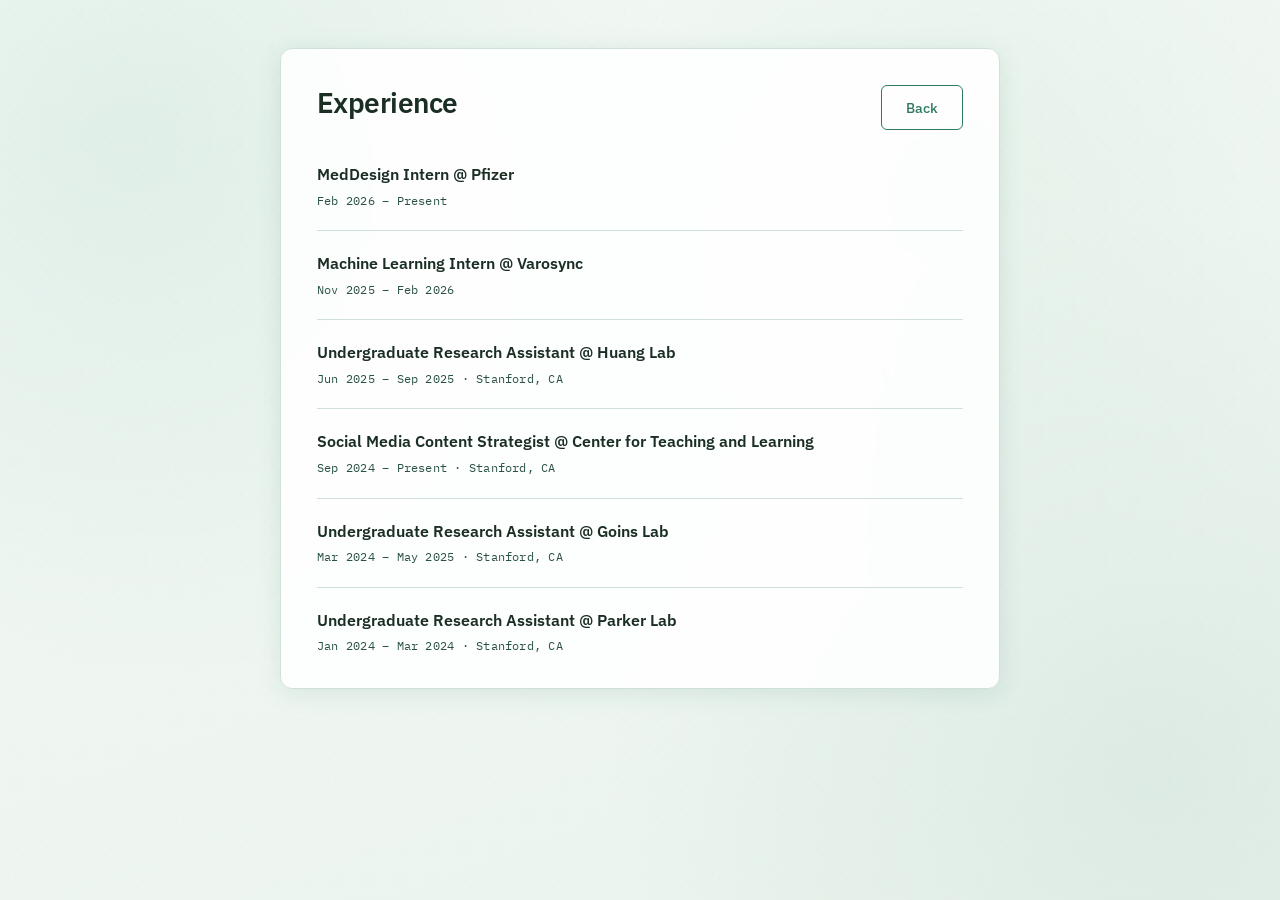
==== experience.html @ e48bbbf2 "Rebuild personal site with projects and experience pages. Replace the old Modak template with a cust" ====
<!DOCTYPE html>
<html lang="en">
<head>
  <meta charset="utf-8">
  <meta name="viewport" content="width=device-width, initial-scale=1">
  <title>Experience — Abigail Lee</title>
  <meta name="description" content="Experience of Abigail Lee">
  <link rel="preconnect" href="https://fonts.googleapis.com">
  <link rel="preconnect" href="https://fonts.gstatic.com" crossorigin>
  <link href="https://fonts.googleapis.com/css2?family=IBM+Plex+Mono:wght@500&family=IBM+Plex+Sans:wght@400;500;600&display=swap" rel="stylesheet">
  <link rel="stylesheet" href="css/main.css">
</head>
<body>
  <main class="page projects-page experience-page">
    <div class="card experience-card">
      <header class="projects-header">
        <h1>Experience</h1>
        <a class="btn btn-outline" href="index.html">Back</a>
      </header>

      <ul class="experience-list">
        <li class="experience-item">
          <h2>MedDesign Intern @ Pfizer</h2>
          <p class="experience-meta">Feb 2026 – Present</p>
        </li>
        <li class="experience-item">
          <h2>Machine Learning Intern @ Varosync</h2>
          <p class="experience-meta">Nov 2025 – Feb 2026</p>
        </li>
        <li class="experience-item">
          <h2>Undergraduate Research Assistant @ Huang Lab</h2>
          <p class="experience-meta">Jun 2025 – Sep 2025 · Stanford, CA</p>
        </li>
        <li class="experience-item">
          <h2>Social Media Content Strategist @ Center for Teaching and Learning</h2>
          <p class="experience-meta">Sep 2024 – Present · Stanford, CA</p>
        </li>
        <li class="experience-item">
          <h2>Undergraduate Research Assistant @ Goins Lab</h2>
          <p class="experience-meta">Mar 2024 – May 2025 · Stanford, CA</p>
        </li>
        <li class="experience-item">
          <h2>Undergraduate Research Assistant @ Parker Lab</h2>
          <p class="experience-meta">Jan 2024 – Mar 2024 · Stanford, CA</p>
        </li>
      </ul>
    </div>
  </main>
</body>
</html>
---- css/main.css ----
*,
*::before,
*::after {
  box-sizing: border-box;
  margin: 0;
  padding: 0;
}

:root {
  --bg: #f4f9f6;
  --bg-warm: #eaf3ed;
  --text: #1a2e24;
  --text-muted: #4d6358;
  --accent: #2d7a5f;
  --accent-hover: #1f5c47;
  --helix: #3d9b73;
  --sheet: #6bb88a;
  --coil: #4a8f7a;
  --backbone: #2a5244;
  --border: #cfe0d6;
  --card: #ffffff;
  --shadow: 0 4px 24px rgba(45, 122, 95, 0.12);
}

html,
body {
  height: 100%;
  overflow: hidden;
}

body {
  font-family: "IBM Plex Sans", -apple-system, BlinkMacSystemFont, "Segoe UI", sans-serif;
  background:
    radial-gradient(circle at 10% 15%, rgba(61, 155, 115, 0.1) 0%, transparent 40%),
    radial-gradient(circle at 90% 85%, rgba(74, 143, 122, 0.09) 0%, transparent 40%),
    radial-gradient(circle at 75% 20%, rgba(107, 184, 138, 0.08) 0%, transparent 35%),
    linear-gradient(160deg, var(--bg) 0%, var(--bg-warm) 100%);
  color: var(--text);
  line-height: 1.6;
  -webkit-font-smoothing: antialiased;
}

/* faint Cα backbone dot lattice */
body::before {
  content: "";
  position: fixed;
  inset: 0;
  background-image: radial-gradient(circle, rgba(45, 122, 95, 0.14) 1.2px, transparent 1.2px);
  background-size: 32px 32px;
  pointer-events: none;
  opacity: 0.45;
}


.page {
  position: relative;
  z-index: 1;
  height: 100vh;
  display: flex;
  align-items: center;
  justify-content: center;
  padding: 2rem;
}

.card {
  display: flex;
  align-items: center;
  gap: 3.5rem;
  max-width: 820px;
  width: 100%;
}

.headshot {
  flex-shrink: 0;
  display: block;
  width: 200px;
  height: 200px;
  border-radius: 12px;
  object-fit: cover;
  object-position: center 22%;
  background: var(--border);
}

.content {
  flex: 1;
  min-width: 0;
}

.eyebrow {
  font-family: "IBM Plex Mono", monospace;
  font-size: 0.72rem;
  font-weight: 500;
  letter-spacing: 0.08em;
  text-transform: uppercase;
  color: var(--helix);
  margin-bottom: 0.5rem;
}

.name-block {
  margin-bottom: 0.75rem;
}

.name-line {
  display: flex;
  align-items: center;
  gap: 0.5rem;
}

.name {
  font-size: 2rem;
  font-weight: 600;
  letter-spacing: -0.02em;
  margin-bottom: 0;
  background: linear-gradient(120deg, var(--text) 30%, var(--helix) 70%, var(--coil) 100%);
  -webkit-background-clip: text;
  -webkit-text-fill-color: transparent;
  background-clip: text;
}

.caffeine {
  width: 56px;
  height: auto;
  flex-shrink: 0;
  display: block;
}

.caffeine-caption {
  font-family: "IBM Plex Mono", monospace;
  font-size: 0.62rem;
  line-height: 1.35;
  color: var(--text-muted);
  margin-top: 0.25rem;
}

.bio {
  font-size: 1rem;
  color: var(--text-muted);
  max-width: 42ch;
  margin-bottom: 1.5rem;
}

.links {
  display: flex;
  gap: 1.25rem;
  margin-bottom: 2rem;
}

.links a {
  color: var(--text-muted);
  text-decoration: none;
  font-size: 0.9rem;
  font-weight: 500;
  transition: color 0.2s;
}

.links a:hover {
  color: var(--accent);
}

.btn {
  display: inline-block;
  padding: 0.65rem 1.5rem;
  background: linear-gradient(135deg, var(--helix) 0%, var(--accent) 100%);
  color: #fff;
  text-decoration: none;
  font-size: 0.9rem;
  font-weight: 500;
  border-radius: 6px;
  transition: opacity 0.2s, transform 0.2s;
  box-shadow: 0 2px 12px rgba(45, 122, 95, 0.28);
}

.btn:hover {
  opacity: 0.92;
  transform: translateY(-1px);
}

.btn-outline {
  background: transparent;
  color: var(--accent);
  border: 1.5px solid var(--accent);
  box-shadow: none;
}

.btn-outline:hover {
  background: var(--accent);
  color: #fff;
  opacity: 1;
}

/* Projects page */
.projects-page .card {
  flex-direction: column;
  align-items: stretch;
  max-width: 640px;
  gap: 2rem;
}

.projects-header {
  display: flex;
  align-items: baseline;
  justify-content: space-between;
  gap: 1rem;
}

.projects-header h1 {
  font-size: 1.75rem;
  font-weight: 600;
  letter-spacing: -0.02em;
  color: var(--text);
}

.project-list {
  list-style: none;
  display: flex;
  flex-direction: column;
  gap: 1rem;
}

.project-item {
  display: block;
  padding: 1.25rem 1.5rem;
  background: rgba(255, 255, 255, 0.88);
  backdrop-filter: blur(4px);
  border: 1px solid var(--border);
  border-left: 4px solid var(--helix);
  border-radius: 8px;
  text-decoration: none;
  color: inherit;
  transition: border-color 0.2s, box-shadow 0.2s, transform 0.2s;
}

.project-item:hover {
  border-left-color: var(--sheet);
  box-shadow: var(--shadow);
  transform: translateX(3px);
}

.project-item h2 {
  font-size: 1.05rem;
  font-weight: 600;
  margin-bottom: 0.25rem;
}

.project-item p {
  font-size: 0.875rem;
  color: var(--text-muted);
}

.project-tags {
  font-family: "IBM Plex Mono", monospace;
  font-size: 0.75rem;
  color: var(--backbone);
  margin-top: 0.5rem;
  letter-spacing: 0.02em;
}

html:has(.projects-page),
body:has(.projects-page) {
  height: auto;
  min-height: 100%;
  overflow: auto;
}

.projects-page {
  min-height: 100vh;
  height: auto;
  align-items: flex-start;
  padding-top: 3rem;
  padding-bottom: 3rem;
}

.projects-page .card {
  max-width: 720px;
}

.experience-card {
  padding: 2rem 2.25rem;
  background: rgba(255, 255, 255, 0.88);
  backdrop-filter: blur(4px);
  border: 1px solid var(--border);
  border-radius: 12px;
  box-shadow: var(--shadow);
}

.experience-list {
  list-style: none;
  display: flex;
  flex-direction: column;
  gap: 1.25rem;
}

.experience-item {
  padding-bottom: 1.25rem;
  border-bottom: 1px solid var(--border);
}

.experience-item:last-child {
  padding-bottom: 0;
  border-bottom: none;
}

.experience-item h2 {
  font-size: 1rem;
  font-weight: 600;
  margin-bottom: 0.25rem;
}

.experience-meta {
  font-family: "IBM Plex Mono", monospace;
  font-size: 0.72rem;
  color: var(--backbone);
  margin-bottom: 0;
  letter-spacing: 0.02em;
}

@media (max-width: 700px) {
  .card {
    flex-direction: column;
    text-align: center;
    gap: 2rem;
  }

  .name-line {
    justify-content: center;
  }

  .bio {
    max-width: none;
  }

  .links {
    justify-content: center;
  }

  .headshot {
    width: 160px;
    height: 160px;
  }

  .projects-header {
    flex-direction: column;
    align-items: center;
    text-align: center;
  }
}
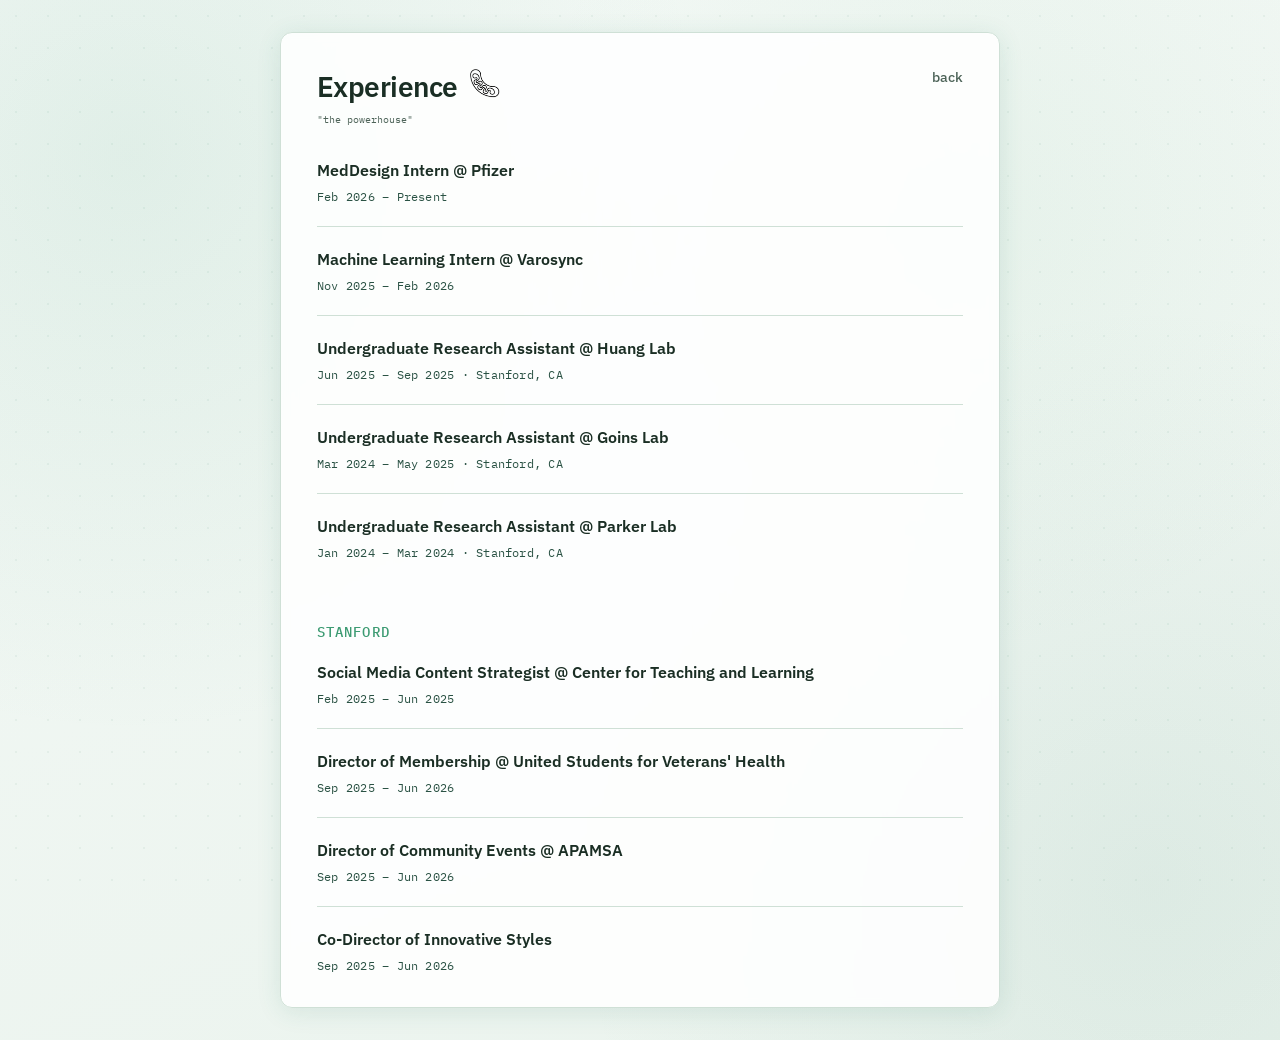
==== commit 7f30834b: "edited experience page, added images, reformatted projects page" ====
--- a/experience.html
+++ b/experience.html
@@ -13,37 +13,63 @@
 <body>
   <main class="page projects-page experience-page">
     <div class="card experience-card">
-      <header class="projects-header">
-        <h1>Experience</h1>
-        <a class="btn btn-outline" href="index.html">Back</a>
+      <header class="projects-header experience-header">
+        <div class="experience-title-block">
+          <div class="experience-title-line">
+            <h1>Experience</h1>
+            <img class="mitochondria" src="images/mitochondria.png?v=2" alt="Mitochondria">
+          </div>
+          <p class="mitochondria-caption">"the powerhouse"</p>
+        </div>
+        <a class="back-link" href="index.html">back</a>
       </header>
 
-      <ul class="experience-list">
-        <li class="experience-item">
-          <h2>MedDesign Intern @ Pfizer</h2>
-          <p class="experience-meta">Feb 2026 – Present</p>
-        </li>
-        <li class="experience-item">
-          <h2>Machine Learning Intern @ Varosync</h2>
-          <p class="experience-meta">Nov 2025 – Feb 2026</p>
-        </li>
-        <li class="experience-item">
-          <h2>Undergraduate Research Assistant @ Huang Lab</h2>
-          <p class="experience-meta">Jun 2025 – Sep 2025 · Stanford, CA</p>
-        </li>
-        <li class="experience-item">
-          <h2>Social Media Content Strategist @ Center for Teaching and Learning</h2>
-          <p class="experience-meta">Sep 2024 – Present · Stanford, CA</p>
-        </li>
-        <li class="experience-item">
-          <h2>Undergraduate Research Assistant @ Goins Lab</h2>
-          <p class="experience-meta">Mar 2024 – May 2025 · Stanford, CA</p>
-        </li>
-        <li class="experience-item">
-          <h2>Undergraduate Research Assistant @ Parker Lab</h2>
-          <p class="experience-meta">Jan 2024 – Mar 2024 · Stanford, CA</p>
-        </li>
-      </ul>
+      <section class="experience-section">
+        <ul class="experience-list">
+          <li class="experience-item">
+            <h2>MedDesign Intern @ Pfizer</h2>
+            <p class="experience-meta">Feb 2026 – Present</p>
+          </li>
+          <li class="experience-item">
+            <h2>Machine Learning Intern @ Varosync</h2>
+            <p class="experience-meta">Nov 2025 – Feb 2026</p>
+          </li>
+          <li class="experience-item">
+            <h2>Undergraduate Research Assistant @ Huang Lab</h2>
+            <p class="experience-meta">Jun 2025 – Sep 2025 · Stanford, CA</p>
+          </li>
+          <li class="experience-item">
+            <h2>Undergraduate Research Assistant @ Goins Lab</h2>
+            <p class="experience-meta">Mar 2024 – May 2025 · Stanford, CA</p>
+          </li>
+          <li class="experience-item">
+            <h2>Undergraduate Research Assistant @ Parker Lab</h2>
+            <p class="experience-meta">Jan 2024 – Mar 2024 · Stanford, CA</p>
+          </li>
+        </ul>
+      </section>
+
+      <section class="experience-section">
+        <h2 class="experience-section-title">Stanford</h2>
+        <ul class="experience-list">
+          <li class="experience-item">
+            <h2>Social Media Content Strategist @ Center for Teaching and Learning</h2>
+            <p class="experience-meta">Feb 2025 – Jun 2025</p>
+          </li>
+          <li class="experience-item">
+            <h2>Director of Membership @ United Students for Veterans' Health</h2>
+            <p class="experience-meta">Sep 2025 – Jun 2026</p>
+          </li>
+          <li class="experience-item">
+            <h2>Director of Community Events @ APAMSA</h2>
+            <p class="experience-meta">Sep 2025 – Jun 2026</p>
+          </li>
+          <li class="experience-item">
+            <h2>Co-Director of Innovative Styles</h2>
+            <p class="experience-meta">Sep 2025 – Jun 2026</p>
+          </li>
+        </ul>
+      </section>
     </div>
   </main>
 </body>
--- a/css/main.css
+++ b/css/main.css
@@ -208,51 +208,17 @@
   font-weight: 600;
   letter-spacing: -0.02em;
   color: var(--text);
-}
-
-.project-list {
-  list-style: none;
-  display: flex;
-  flex-direction: column;
-  gap: 1rem;
-}
-
-.project-item {
+  margin-bottom: 0;
+}
+
+.project-link {
   display: block;
-  padding: 1.25rem 1.5rem;
-  background: rgba(255, 255, 255, 0.88);
-  backdrop-filter: blur(4px);
-  border: 1px solid var(--border);
-  border-left: 4px solid var(--helix);
-  border-radius: 8px;
   text-decoration: none;
   color: inherit;
-  transition: border-color 0.2s, box-shadow 0.2s, transform 0.2s;
-}
-
-.project-item:hover {
-  border-left-color: var(--sheet);
-  box-shadow: var(--shadow);
-  transform: translateX(3px);
-}
-
-.project-item h2 {
-  font-size: 1.05rem;
-  font-weight: 600;
-  margin-bottom: 0.25rem;
-}
-
-.project-item p {
-  font-size: 0.875rem;
-  color: var(--text-muted);
-}
-
-.project-tags {
-  font-family: "IBM Plex Mono", monospace;
-  font-size: 0.75rem;
-  color: var(--backbone);
-  margin-top: 0.5rem;
-  letter-spacing: 0.02em;
+}
+
+.project-link:hover h2 {
+  color: var(--accent);
 }
 
 html:has(.projects-page),
@@ -268,6 +234,13 @@
   align-items: flex-start;
   padding-top: 3rem;
   padding-bottom: 3rem;
+}
+
+.experience-page {
+  align-items: center;
+  justify-content: center;
+  padding-top: 2rem;
+  padding-bottom: 2rem;
 }
 
 .projects-page .card {
@@ -283,6 +256,64 @@
   box-shadow: var(--shadow);
 }
 
+.experience-header {
+  align-items: flex-start;
+}
+
+.back-link {
+  color: var(--text-muted);
+  text-decoration: none;
+  font-size: 0.9rem;
+  font-weight: 500;
+  transition: color 0.2s;
+  flex-shrink: 0;
+}
+
+.back-link:hover {
+  color: var(--accent);
+}
+
+.experience-section + .experience-section {
+  margin-top: 1.75rem;
+}
+
+.experience-section-title {
+  font-size: 0.85rem;
+  font-family: "IBM Plex Mono", monospace;
+  font-weight: 500;
+  letter-spacing: 0.08em;
+  text-transform: uppercase;
+  color: var(--helix);
+  margin-bottom: 1rem;
+}
+
+.experience-title-line {
+  display: flex;
+  align-items: center;
+  gap: 0.25rem;
+}
+
+.experience-title-line h1 {
+  margin-bottom: 0;
+  line-height: 1;
+}
+
+.mitochondria {
+  width: 44px;
+  height: auto;
+  flex-shrink: 0;
+  display: block;
+  transform: translateY(0.06em);
+}
+
+.mitochondria-caption {
+  font-family: "IBM Plex Mono", monospace;
+  font-size: 0.62rem;
+  line-height: 1.35;
+  color: var(--text-muted);
+  margin-top: 0.25rem;
+}
+
 .experience-list {
   list-style: none;
   display: flex;
@@ -303,6 +334,10 @@
 .experience-item h2 {
   font-size: 1rem;
   font-weight: 600;
+  margin-bottom: 0;
+}
+
+.experience-item:has(.experience-meta) h2 {
   margin-bottom: 0.25rem;
 }
 
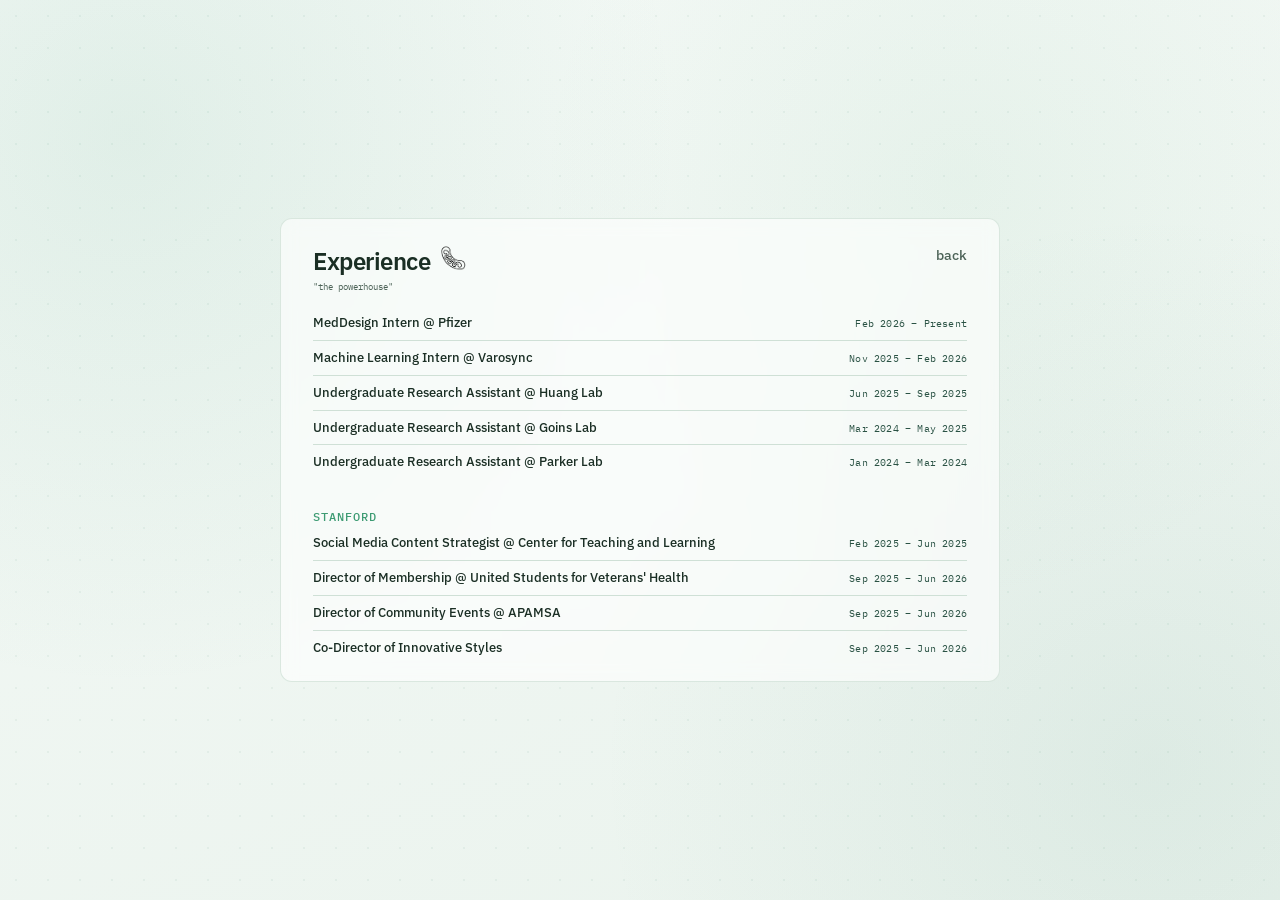
==== commit 9832fca0: "reformatted experience page" ====
--- a/experience.html
+++ b/experience.html
@@ -17,9 +17,9 @@
         <div class="experience-title-block">
           <div class="experience-title-line">
             <h1>Experience</h1>
-            <img class="mitochondria" src="images/mitochondria.png?v=2" alt="Mitochondria">
+            <img class="title-icon" src="images/mitochondria.png?v=2" alt="Mitochondria">
           </div>
-          <p class="mitochondria-caption">"the powerhouse"</p>
+          <p class="title-caption">"the powerhouse"</p>
         </div>
         <a class="back-link" href="index.html">back</a>
       </header>
@@ -36,15 +36,15 @@
           </li>
           <li class="experience-item">
             <h2>Undergraduate Research Assistant @ Huang Lab</h2>
-            <p class="experience-meta">Jun 2025 – Sep 2025 · Stanford, CA</p>
+            <p class="experience-meta">Jun 2025 – Sep 2025</p>
           </li>
           <li class="experience-item">
             <h2>Undergraduate Research Assistant @ Goins Lab</h2>
-            <p class="experience-meta">Mar 2024 – May 2025 · Stanford, CA</p>
+            <p class="experience-meta">Mar 2024 – May 2025</p>
           </li>
           <li class="experience-item">
             <h2>Undergraduate Research Assistant @ Parker Lab</h2>
-            <p class="experience-meta">Jan 2024 – Mar 2024 · Stanford, CA</p>
+            <p class="experience-meta">Jan 2024 – Mar 2024</p>
           </li>
         </ul>
       </section>
--- a/css/main.css
+++ b/css/main.css
@@ -153,8 +153,21 @@
   transition: color 0.2s;
 }
 
+.links a:not([target="_blank"]) {
+  color: var(--helix);
+}
+
+.links a[href="experience.html"] {
+  border-left: 1px solid var(--border);
+  padding-left: 1.25rem;
+}
+
 .links a:hover {
   color: var(--accent);
+}
+
+.links a:not([target="_blank"]):hover {
+  color: var(--sheet);
 }
 
 .btn {
@@ -273,32 +286,20 @@
   color: var(--accent);
 }
 
-.experience-section + .experience-section {
-  margin-top: 1.75rem;
-}
-
-.experience-section-title {
-  font-size: 0.85rem;
-  font-family: "IBM Plex Mono", monospace;
-  font-weight: 500;
-  letter-spacing: 0.08em;
-  text-transform: uppercase;
-  color: var(--helix);
-  margin-bottom: 1rem;
-}
-
-.experience-title-line {
-  display: flex;
-  align-items: center;
-  gap: 0.25rem;
-}
-
-.experience-title-line h1 {
-  margin-bottom: 0;
-  line-height: 1;
-}
-
-.mitochondria {
+.experience-page .card {
+  gap: 1.25rem;
+}
+
+.experience-page .experience-card {
+  padding: 1.5rem 2rem;
+  background: rgba(255, 255, 255, 0.62);
+  backdrop-filter: blur(8px);
+  border: 1px solid rgba(207, 224, 214, 0.75);
+  border-radius: 12px;
+  box-shadow: none;
+}
+
+.title-icon {
   width: 44px;
   height: auto;
   flex-shrink: 0;
@@ -306,7 +307,7 @@
   transform: translateY(0.06em);
 }
 
-.mitochondria-caption {
+.title-caption {
   font-family: "IBM Plex Mono", monospace;
   font-size: 0.62rem;
   line-height: 1.35;
@@ -314,11 +315,62 @@
   margin-top: 0.25rem;
 }
 
+.experience-page .experience-title-line h1 {
+  font-size: 1.5rem;
+}
+
+.experience-page .title-icon {
+  width: 36px;
+}
+
+.experience-page .title-caption {
+  font-size: 0.58rem;
+  margin-top: 0.15rem;
+}
+
+.experience-section + .experience-section {
+  margin-top: 1.75rem;
+}
+
+.experience-page .experience-section + .experience-section {
+  margin-top: 1rem;
+}
+
+.experience-section-title {
+  font-size: 0.85rem;
+  font-family: "IBM Plex Mono", monospace;
+  font-weight: 500;
+  letter-spacing: 0.08em;
+  text-transform: uppercase;
+  color: var(--helix);
+  margin-bottom: 1rem;
+}
+
+.experience-page .experience-section-title {
+  font-size: 0.75rem;
+  margin-bottom: 0.5rem;
+}
+
+.experience-title-line {
+  display: flex;
+  align-items: center;
+  gap: 0.25rem;
+}
+
+.experience-title-line h1 {
+  margin-bottom: 0;
+  line-height: 1;
+}
+
 .experience-list {
   list-style: none;
   display: flex;
   flex-direction: column;
   gap: 1.25rem;
+}
+
+.experience-page .experience-list {
+  gap: 0.5rem;
 }
 
 .experience-item {
@@ -326,6 +378,14 @@
   border-bottom: 1px solid var(--border);
 }
 
+.experience-page .experience-item {
+  display: flex;
+  justify-content: space-between;
+  align-items: baseline;
+  gap: 1rem;
+  padding-bottom: 0.5rem;
+}
+
 .experience-item:last-child {
   padding-bottom: 0;
   border-bottom: none;
@@ -337,8 +397,20 @@
   margin-bottom: 0;
 }
 
+.experience-page .experience-item h2 {
+  flex: 1;
+  min-width: 0;
+  font-size: 0.82rem;
+  font-weight: 500;
+  line-height: 1.35;
+}
+
 .experience-item:has(.experience-meta) h2 {
   margin-bottom: 0.25rem;
+}
+
+.experience-page .experience-item:has(.experience-meta) h2 {
+  margin-bottom: 0;
 }
 
 .experience-meta {
@@ -347,6 +419,13 @@
   color: var(--backbone);
   margin-bottom: 0;
   letter-spacing: 0.02em;
+}
+
+.experience-page .experience-meta {
+  flex-shrink: 0;
+  font-size: 0.62rem;
+  text-align: right;
+  white-space: nowrap;
 }
 
 @media (max-width: 700px) {
@@ -378,4 +457,15 @@
     align-items: center;
     text-align: center;
   }
-}
+
+  .experience-page .experience-item {
+    flex-direction: column;
+    align-items: flex-start;
+    gap: 0.15rem;
+  }
+
+  .experience-page .experience-meta {
+    text-align: left;
+    white-space: normal;
+  }
+}
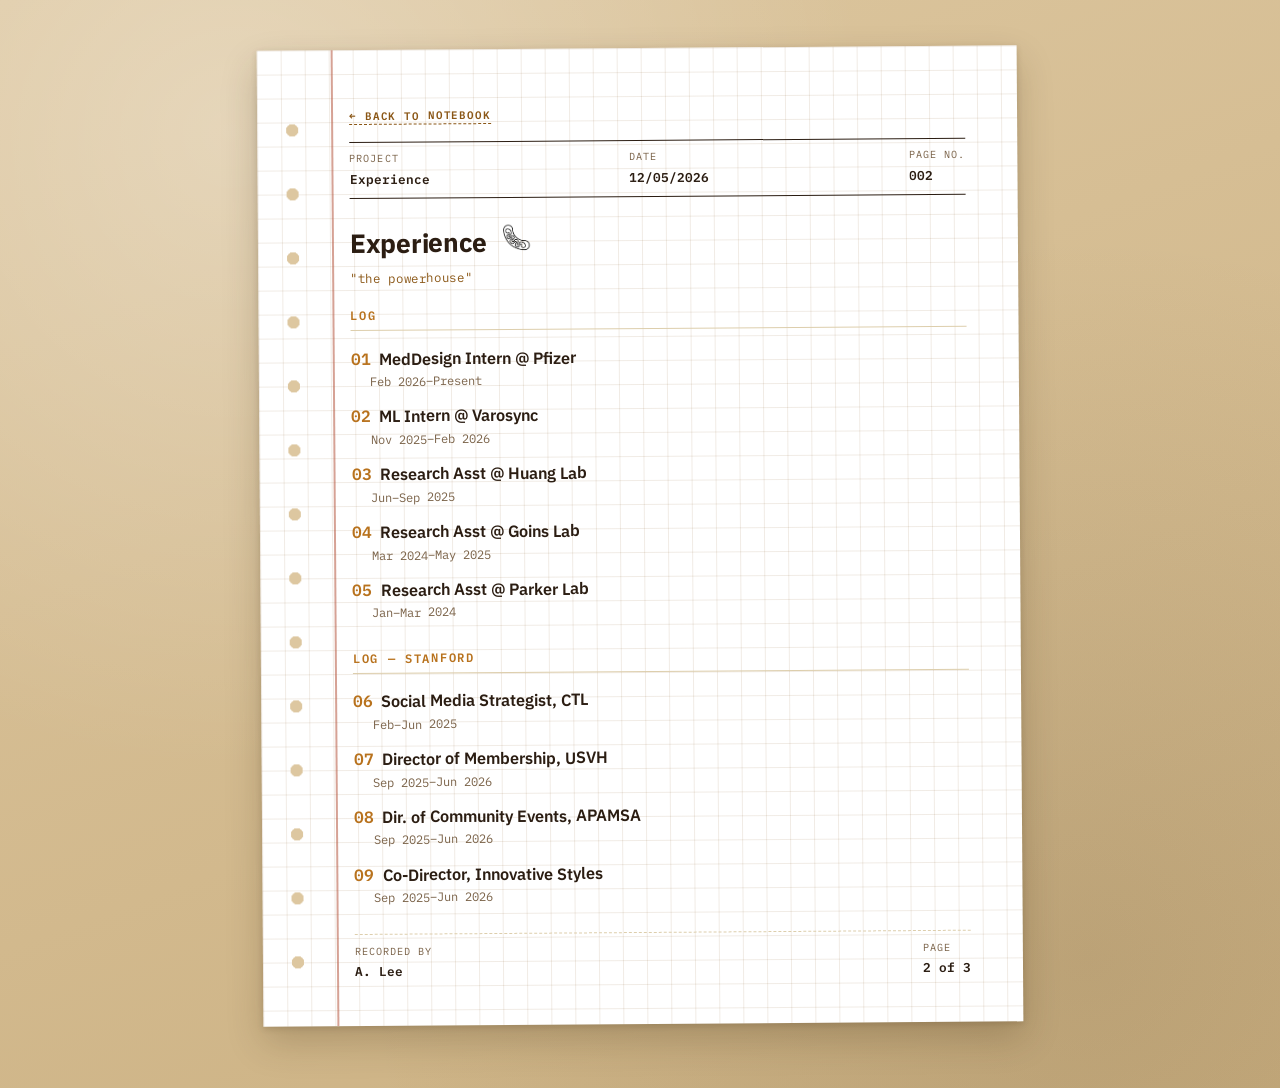
==== commit 115729c3: "Redesign site as a chemistry lab notebook" ====
--- a/experience.html
+++ b/experience.html
@@ -7,70 +7,89 @@
   <meta name="description" content="Experience of Abigail Lee">
   <link rel="preconnect" href="https://fonts.googleapis.com">
   <link rel="preconnect" href="https://fonts.gstatic.com" crossorigin>
-  <link href="https://fonts.googleapis.com/css2?family=IBM+Plex+Mono:wght@500&family=IBM+Plex+Sans:wght@400;500;600&display=swap" rel="stylesheet">
+  <link href="https://fonts.googleapis.com/css2?family=Caveat:wght@600&family=IBM+Plex+Mono:wght@400;500;600&family=IBM+Plex+Sans:wght@400;500;600;700&display=swap" rel="stylesheet">
   <link rel="stylesheet" href="css/main.css">
 </head>
 <body>
-  <main class="page projects-page experience-page">
-    <div class="card experience-card">
-      <header class="projects-header experience-header">
-        <div class="experience-title-block">
-          <div class="experience-title-line">
-            <h1>Experience</h1>
-            <img class="title-icon" src="images/mitochondria.png?v=2" alt="Mitochondria">
-          </div>
-          <p class="title-caption">"the powerhouse"</p>
-        </div>
-        <a class="back-link" href="index.html">back</a>
-      </header>
+  <div class="notebook-wrap">
+    <div class="notebook">
+      <a class="return-tab" href="index.html">&larr; back to notebook</a>
 
-      <section class="experience-section">
-        <ul class="experience-list">
-          <li class="experience-item">
-            <h2>MedDesign Intern @ Pfizer</h2>
-            <p class="experience-meta">Feb 2026 – Present</p>
-          </li>
-          <li class="experience-item">
-            <h2>Machine Learning Intern @ Varosync</h2>
-            <p class="experience-meta">Nov 2025 – Feb 2026</p>
-          </li>
-          <li class="experience-item">
-            <h2>Undergraduate Research Assistant @ Huang Lab</h2>
-            <p class="experience-meta">Jun 2025 – Sep 2025</p>
-          </li>
-          <li class="experience-item">
-            <h2>Undergraduate Research Assistant @ Goins Lab</h2>
-            <p class="experience-meta">Mar 2024 – May 2025</p>
-          </li>
-          <li class="experience-item">
-            <h2>Undergraduate Research Assistant @ Parker Lab</h2>
-            <p class="experience-meta">Jan 2024 – Mar 2024</p>
-          </li>
-        </ul>
-      </section>
+      <div class="notebook-meta">
+        <div><span class="meta-label">Project</span><span class="meta-value">Experience</span></div>
+        <div><span class="meta-label">Date</span><span class="meta-value" id="lab-date">--/--/----</span></div>
+        <div><span class="meta-label">Page No.</span><span class="meta-value">002</span></div>
+      </div>
 
-      <section class="experience-section">
-        <h2 class="experience-section-title">Stanford</h2>
-        <ul class="experience-list">
-          <li class="experience-item">
-            <h2>Social Media Content Strategist @ Center for Teaching and Learning</h2>
-            <p class="experience-meta">Feb 2025 – Jun 2025</p>
-          </li>
-          <li class="experience-item">
-            <h2>Director of Membership @ United Students for Veterans' Health</h2>
-            <p class="experience-meta">Sep 2025 – Jun 2026</p>
-          </li>
-          <li class="experience-item">
-            <h2>Director of Community Events @ APAMSA</h2>
-            <p class="experience-meta">Sep 2025 – Jun 2026</p>
-          </li>
-          <li class="experience-item">
-            <h2>Co-Director of Innovative Styles</h2>
-            <p class="experience-meta">Sep 2025 – Jun 2026</p>
-          </li>
-        </ul>
-      </section>
+      <div class="notebook-title-row">
+        <h1 class="notebook-title notebook-title--sub">Experience</h1>
+        <img class="title-icon" src="images/mitochondria.png?v=2" alt="Mitochondria">
+      </div>
+      <p class="notebook-tagline">"the powerhouse"</p>
+
+      <p class="section-label">Log</p>
+      <ul class="notebook-list">
+        <li class="list-row">
+          <span class="index-num">01</span>
+          <span class="list-name">MedDesign Intern @ Pfizer</span>
+          <span class="list-detail">Feb 2026&ndash;Present</span>
+        </li>
+        <li class="list-row">
+          <span class="index-num">02</span>
+          <span class="list-name">ML Intern @ Varosync</span>
+          <span class="list-detail">Nov 2025&ndash;Feb 2026</span>
+        </li>
+        <li class="list-row">
+          <span class="index-num">03</span>
+          <span class="list-name">Research Asst @ Huang Lab</span>
+          <span class="list-detail">Jun&ndash;Sep 2025</span>
+        </li>
+        <li class="list-row">
+          <span class="index-num">04</span>
+          <span class="list-name">Research Asst @ Goins Lab</span>
+          <span class="list-detail">Mar 2024&ndash;May 2025</span>
+        </li>
+        <li class="list-row">
+          <span class="index-num">05</span>
+          <span class="list-name">Research Asst @ Parker Lab</span>
+          <span class="list-detail">Jan&ndash;Mar 2024</span>
+        </li>
+      </ul>
+
+      <p class="section-label">Log &mdash; Stanford</p>
+      <ul class="notebook-list">
+        <li class="list-row">
+          <span class="index-num">06</span>
+          <span class="list-name">Social Media Strategist, CTL</span>
+          <span class="list-detail">Feb&ndash;Jun 2025</span>
+        </li>
+        <li class="list-row">
+          <span class="index-num">07</span>
+          <span class="list-name">Director of Membership, USVH</span>
+          <span class="list-detail">Sep 2025&ndash;Jun 2026</span>
+        </li>
+        <li class="list-row">
+          <span class="index-num">08</span>
+          <span class="list-name">Dir. of Community Events, APAMSA</span>
+          <span class="list-detail">Sep 2025&ndash;Jun 2026</span>
+        </li>
+        <li class="list-row">
+          <span class="index-num">09</span>
+          <span class="list-name">Co-Director, Innovative Styles</span>
+          <span class="list-detail">Sep 2025&ndash;Jun 2026</span>
+        </li>
+      </ul>
+
+      <div class="notebook-footer">
+        <div><span class="meta-label">Recorded by</span><span class="meta-value">A. Lee</span></div>
+        <div><span class="meta-label">Page</span><span class="meta-value">2 of 3</span></div>
+      </div>
     </div>
-  </main>
+  </div>
+
+  <script>
+    var now = new Date();
+    document.getElementById('lab-date').textContent = now.toLocaleDateString('en-US', { month: '2-digit', day: '2-digit', year: 'numeric' });
+  </script>
 </body>
 </html>
--- a/css/main.css
+++ b/css/main.css
@@ -4,468 +4,390 @@
   box-sizing: border-box;
   margin: 0;
   padding: 0;
+  cursor: url("../images/pencil-cursor.svg") 5 32, url("../images/pencil-cursor.png") 5 32, auto;
 }
 
 :root {
-  --bg: #f4f9f6;
-  --bg-warm: #eaf3ed;
-  --text: #1a2e24;
-  --text-muted: #4d6358;
-  --accent: #2d7a5f;
-  --accent-hover: #1f5c47;
-  --helix: #3d9b73;
-  --sheet: #6bb88a;
-  --coil: #4a8f7a;
-  --backbone: #2a5244;
-  --border: #cfe0d6;
-  --card: #ffffff;
-  --shadow: 0 4px 24px rgba(45, 122, 95, 0.12);
+  --page-bg: #ddc7a0;
+  --page-bg-2: #cbb081;
+  --paper: #ffffff;
+  --grid-line: rgba(139, 94, 42, 0.12);
+  --margin-line: #b5573f;
+  --ink: #2b1d12;
+  --ink-soft: #7a6248;
+  --ink-faint: #c9b592;
+  --rule: #ddceac;
+  --amber: #b8721d;
+  --amber-dark: #8a5615;
+  --shadow: 0 16px 36px rgba(59, 40, 15, 0.22), 0 2px 6px rgba(59, 40, 15, 0.16);
 }
 
 html,
 body {
-  height: 100%;
-  overflow: hidden;
+  min-height: 100%;
 }
 
 body {
   font-family: "IBM Plex Sans", -apple-system, BlinkMacSystemFont, "Segoe UI", sans-serif;
   background:
-    radial-gradient(circle at 10% 15%, rgba(61, 155, 115, 0.1) 0%, transparent 40%),
-    radial-gradient(circle at 90% 85%, rgba(74, 143, 122, 0.09) 0%, transparent 40%),
-    radial-gradient(circle at 75% 20%, rgba(107, 184, 138, 0.08) 0%, transparent 35%),
-    linear-gradient(160deg, var(--bg) 0%, var(--bg-warm) 100%);
-  color: var(--text);
-  line-height: 1.6;
+    radial-gradient(circle at 18% 12%, rgba(255, 255, 255, 0.3) 0%, transparent 45%),
+    radial-gradient(circle at 85% 88%, rgba(59, 40, 15, 0.12) 0%, transparent 50%),
+    linear-gradient(160deg, var(--page-bg) 0%, var(--page-bg-2) 100%);
+  color: var(--ink);
+  line-height: 1.55;
   -webkit-font-smoothing: antialiased;
-}
-
-/* faint Cα backbone dot lattice */
-body::before {
+  min-height: 100vh;
+  padding: 3rem 1rem 4rem;
+  display: flex;
+  justify-content: center;
+}
+
+.mono {
+  font-family: "IBM Plex Mono", ui-monospace, SFMono-Regular, monospace;
+}
+
+/* ----- notebook shell ----- */
+
+.notebook-wrap {
+  width: 100%;
+  max-width: 760px;
+}
+
+.notebook {
+  position: relative;
+  background-color: var(--paper);
+  background-image:
+    linear-gradient(var(--grid-line) 1px, transparent 1px),
+    linear-gradient(90deg, var(--grid-line) 1px, transparent 1px);
+  background-size: 24px 24px;
+  padding: 3.25rem 3.25rem 2.75rem 5.75rem;
+  box-shadow: var(--shadow);
+  transform: rotate(-0.4deg);
+}
+
+.notebook::before {
   content: "";
-  position: fixed;
-  inset: 0;
-  background-image: radial-gradient(circle, rgba(45, 122, 95, 0.14) 1.2px, transparent 1.2px);
-  background-size: 32px 32px;
-  pointer-events: none;
-  opacity: 0.45;
-}
-
-
-.page {
-  position: relative;
-  z-index: 1;
-  height: 100vh;
+  position: absolute;
+  top: 0;
+  bottom: 0;
+  left: 4.6rem;
+  width: 2px;
+  background: var(--margin-line);
+  opacity: 0.55;
+}
+
+.notebook::after {
+  content: "";
+  position: absolute;
+  top: 3rem;
+  bottom: 3rem;
+  left: 1.6rem;
+  width: 18px;
+  background-image: radial-gradient(circle, var(--page-bg) 6px, transparent 6.5px);
+  background-size: 18px 64px;
+  background-repeat: repeat-y;
+}
+
+/* ----- header meta table ----- */
+
+.notebook-meta {
+  display: flex;
+  justify-content: space-between;
+  gap: 0.75rem;
+  border-top: 1.5px solid var(--ink);
+  border-bottom: 1.5px solid var(--ink);
+  padding: 0.5rem 0;
+  margin-bottom: 1.5rem;
+}
+
+.notebook-meta > div,
+.notebook-footer > div {
+  display: flex;
+  flex-direction: column;
+  gap: 0.15rem;
+  min-width: 0;
+}
+
+.meta-label {
+  font-family: "IBM Plex Mono", monospace;
+  font-size: 0.64rem;
+  text-transform: uppercase;
+  letter-spacing: 0.1em;
+  color: var(--ink-soft);
+}
+
+.meta-value {
+  font-family: "IBM Plex Mono", monospace;
+  font-size: 0.8rem;
+  font-weight: 600;
+  color: var(--ink);
+  white-space: nowrap;
+  overflow: hidden;
+  text-overflow: ellipsis;
+}
+
+/* ----- return tab (sub pages) ----- */
+
+.return-tab {
+  display: inline-block;
+  margin-bottom: 1.1rem;
+  color: var(--amber-dark);
+  text-decoration: none;
+  font-family: "IBM Plex Mono", monospace;
+  font-size: 0.68rem;
+  font-weight: 600;
+  text-transform: uppercase;
+  letter-spacing: 0.08em;
+  border-bottom: 1px dashed var(--amber-dark);
+}
+
+.return-tab:hover {
+  color: var(--ink);
+  border-color: var(--ink);
+}
+
+/* ----- title ----- */
+
+.notebook-title-row {
   display: flex;
   align-items: center;
-  justify-content: center;
-  padding: 2rem;
-}
-
-.card {
-  display: flex;
-  align-items: center;
-  gap: 3.5rem;
-  max-width: 820px;
-  width: 100%;
-}
-
-.headshot {
-  flex-shrink: 0;
-  display: block;
-  width: 200px;
-  height: 200px;
-  border-radius: 12px;
-  object-fit: cover;
-  object-position: center 22%;
-  background: var(--border);
-}
-
-.content {
-  flex: 1;
-  min-width: 0;
-}
-
-.eyebrow {
-  font-family: "IBM Plex Mono", monospace;
-  font-size: 0.72rem;
-  font-weight: 500;
-  letter-spacing: 0.08em;
-  text-transform: uppercase;
-  color: var(--helix);
-  margin-bottom: 0.5rem;
-}
-
-.name-block {
-  margin-bottom: 0.75rem;
-}
-
-.name-line {
-  display: flex;
-  align-items: center;
-  gap: 0.5rem;
-}
-
-.name {
-  font-size: 2rem;
-  font-weight: 600;
-  letter-spacing: -0.02em;
-  margin-bottom: 0;
-  background: linear-gradient(120deg, var(--text) 30%, var(--helix) 70%, var(--coil) 100%);
-  -webkit-background-clip: text;
-  -webkit-text-fill-color: transparent;
-  background-clip: text;
-}
-
-.caffeine {
-  width: 56px;
+  gap: 0.55rem;
+}
+
+.title-icon {
+  width: 40px;
   height: auto;
   flex-shrink: 0;
   display: block;
 }
 
-.caffeine-caption {
-  font-family: "IBM Plex Mono", monospace;
-  font-size: 0.62rem;
-  line-height: 1.35;
-  color: var(--text-muted);
-  margin-top: 0.25rem;
-}
-
-.bio {
-  font-size: 1rem;
-  color: var(--text-muted);
-  max-width: 42ch;
-  margin-bottom: 1.5rem;
-}
-
-.links {
-  display: flex;
-  gap: 1.25rem;
-  margin-bottom: 2rem;
-}
-
-.links a {
-  color: var(--text-muted);
-  text-decoration: none;
-  font-size: 0.9rem;
-  font-weight: 500;
-  transition: color 0.2s;
-}
-
-.links a:not([target="_blank"]) {
-  color: var(--helix);
-}
-
-.links a[href="experience.html"] {
-  border-left: 1px solid var(--border);
-  padding-left: 1.25rem;
-}
-
-.links a:hover {
-  color: var(--accent);
-}
-
-.links a:not([target="_blank"]):hover {
-  color: var(--sheet);
-}
-
-.btn {
-  display: inline-block;
-  padding: 0.65rem 1.5rem;
-  background: linear-gradient(135deg, var(--helix) 0%, var(--accent) 100%);
-  color: #fff;
-  text-decoration: none;
-  font-size: 0.9rem;
-  font-weight: 500;
-  border-radius: 6px;
-  transition: opacity 0.2s, transform 0.2s;
-  box-shadow: 0 2px 12px rgba(45, 122, 95, 0.28);
-}
-
-.btn:hover {
-  opacity: 0.92;
-  transform: translateY(-1px);
-}
-
-.btn-outline {
-  background: transparent;
-  color: var(--accent);
-  border: 1.5px solid var(--accent);
-  box-shadow: none;
-}
-
-.btn-outline:hover {
-  background: var(--accent);
-  color: #fff;
-  opacity: 1;
-}
-
-/* Projects page */
-.projects-page .card {
+.notebook-title {
+  font-size: 2.1rem;
+  font-weight: 700;
+  letter-spacing: -0.01em;
+  color: var(--ink);
+}
+
+.notebook-title--sub {
+  font-size: 1.65rem;
+}
+
+.notebook-tagline {
+  font-family: "IBM Plex Mono", monospace;
+  font-size: 0.78rem;
+  color: var(--amber-dark);
+  letter-spacing: 0.05em;
+  margin-top: 0.35rem;
+}
+
+/* ----- margin doodle ----- */
+
+.margin-note {
+  float: right;
+  width: 74px;
+  margin: 0.1rem 0 0.6rem 1rem;
+  text-align: center;
+  transform: rotate(4deg);
+}
+
+.margin-note img {
+  width: 100%;
+  display: block;
+  filter: sepia(0.25) contrast(1.02);
+}
+
+.margin-note span {
+  display: block;
+  font-family: "Caveat", cursive;
+  font-size: 0.95rem;
+  color: var(--ink-soft);
+  margin-top: 0.2rem;
+  line-height: 1.1;
+}
+
+.fact-line {
+  display: flex;
+  align-items: center;
+  gap: 0.4rem;
+  font-family: "Caveat", cursive;
+  font-size: 1.05rem;
+  color: var(--ink-soft);
+  margin-top: 0.5rem;
+}
+
+.fact-line img {
+  width: 34px;
+  height: 34px;
+  object-fit: contain;
+  filter: sepia(0.25) contrast(1.02);
+}
+
+.stamp-photo {
+  float: right;
+  width: 180px;
+  height: 180px;
+  object-fit: cover;
+  object-position: center 22%;
+  margin: 0.1rem 0 0.6rem 1.5rem;
+  box-shadow: 0 6px 16px rgba(0, 0, 0, 0.3);
+}
+
+/* ----- section content ----- */
+
+.section-label {
+  clear: both;
+  font-family: "IBM Plex Mono", monospace;
+  font-size: 0.76rem;
+  font-weight: 600;
+  text-transform: uppercase;
+  letter-spacing: 0.14em;
+  color: var(--amber);
+  border-bottom: 1px solid var(--rule);
+  padding-bottom: 0.35rem;
+  margin: 1.6rem 0 0.9rem;
+}
+
+.notebook-title-row + .notebook-tagline + .section-label,
+.notebook-title-row + .section-label {
+  margin-top: 1.1rem;
+}
+
+.notebook-text {
+  font-size: 0.98rem;
+  color: var(--ink);
+  max-width: 62ch;
+}
+
+/* ----- index / item list ----- */
+
+.notebook-index,
+.notebook-list {
+  list-style: none;
+  display: flex;
   flex-direction: column;
-  align-items: stretch;
-  max-width: 640px;
-  gap: 2rem;
-}
-
-.projects-header {
+  gap: 0.7rem;
+}
+
+.index-item,
+.list-row {
   display: flex;
   align-items: baseline;
-  justify-content: space-between;
-  gap: 1rem;
-}
-
-.projects-header h1 {
-  font-size: 1.75rem;
-  font-weight: 600;
-  letter-spacing: -0.02em;
-  color: var(--text);
-  margin-bottom: 0;
-}
-
-.project-link {
-  display: block;
+  gap: 0.5em;
   text-decoration: none;
   color: inherit;
-}
-
-.project-link:hover h2 {
-  color: var(--accent);
-}
-
-html:has(.projects-page),
-body:has(.projects-page) {
-  height: auto;
-  min-height: 100%;
-  overflow: auto;
-}
-
-.projects-page {
-  min-height: 100vh;
-  height: auto;
-  align-items: flex-start;
-  padding-top: 3rem;
-  padding-bottom: 3rem;
-}
-
-.experience-page {
-  align-items: center;
-  justify-content: center;
-  padding-top: 2rem;
-  padding-bottom: 2rem;
-}
-
-.projects-page .card {
-  max-width: 720px;
-}
-
-.experience-card {
-  padding: 2rem 2.25rem;
-  background: rgba(255, 255, 255, 0.88);
-  backdrop-filter: blur(4px);
-  border: 1px solid var(--border);
-  border-radius: 12px;
-  box-shadow: var(--shadow);
-}
-
-.experience-header {
-  align-items: flex-start;
-}
-
-.back-link {
-  color: var(--text-muted);
-  text-decoration: none;
-  font-size: 0.9rem;
-  font-weight: 500;
-  transition: color 0.2s;
+  font-size: 1.02rem;
+}
+
+.list-row {
+  flex-wrap: wrap;
+  row-gap: 0.15rem;
+}
+
+.index-num {
+  font-family: "IBM Plex Mono", monospace;
+  font-weight: 600;
+  color: var(--amber);
   flex-shrink: 0;
 }
 
-.back-link:hover {
-  color: var(--accent);
-}
-
-.experience-page .card {
-  gap: 1.25rem;
-}
-
-.experience-page .experience-card {
-  padding: 1.5rem 2rem;
-  background: rgba(255, 255, 255, 0.62);
-  backdrop-filter: blur(8px);
-  border: 1px solid rgba(207, 224, 214, 0.75);
-  border-radius: 12px;
-  box-shadow: none;
-}
-
-.title-icon {
-  width: 44px;
-  height: auto;
+.index-name,
+.list-name {
+  font-weight: 600;
+  color: var(--ink);
+  min-width: 0;
+}
+
+.index-leader {
+  flex: 1;
+  min-width: 0.75em;
+  border-bottom: 1px dotted var(--ink-faint);
+  transform: translateY(-0.3em);
+}
+
+.index-arrow {
   flex-shrink: 0;
-  display: block;
-  transform: translateY(0.06em);
-}
-
-.title-caption {
-  font-family: "IBM Plex Mono", monospace;
-  font-size: 0.62rem;
-  line-height: 1.35;
-  color: var(--text-muted);
-  margin-top: 0.25rem;
-}
-
-.experience-page .experience-title-line h1 {
-  font-size: 1.5rem;
-}
-
-.experience-page .title-icon {
-  width: 36px;
-}
-
-.experience-page .title-caption {
-  font-size: 0.58rem;
-  margin-top: 0.15rem;
-}
-
-.experience-section + .experience-section {
-  margin-top: 1.75rem;
-}
-
-.experience-page .experience-section + .experience-section {
-  margin-top: 1rem;
-}
-
-.experience-section-title {
-  font-size: 0.85rem;
-  font-family: "IBM Plex Mono", monospace;
-  font-weight: 500;
-  letter-spacing: 0.08em;
-  text-transform: uppercase;
-  color: var(--helix);
-  margin-bottom: 1rem;
-}
-
-.experience-page .experience-section-title {
-  font-size: 0.75rem;
-  margin-bottom: 0.5rem;
-}
-
-.experience-title-line {
-  display: flex;
-  align-items: center;
-  gap: 0.25rem;
-}
-
-.experience-title-line h1 {
-  margin-bottom: 0;
-  line-height: 1;
-}
-
-.experience-list {
-  list-style: none;
-  display: flex;
-  flex-direction: column;
-  gap: 1.25rem;
-}
-
-.experience-page .experience-list {
-  gap: 0.5rem;
-}
-
-.experience-item {
-  padding-bottom: 1.25rem;
-  border-bottom: 1px solid var(--border);
-}
-
-.experience-page .experience-item {
+  color: var(--amber-dark);
+  font-weight: 700;
+}
+
+a.index-item:hover,
+a.list-row:hover {
+  color: var(--amber-dark);
+}
+
+a.index-item:hover .index-leader {
+  border-color: var(--amber-dark);
+}
+
+.list-detail {
+  flex-basis: 100%;
+  margin-left: 1.6em;
+  font-family: "IBM Plex Mono", monospace;
+  font-size: 0.76rem;
+  color: var(--ink-soft);
+}
+
+/* ----- footer ----- */
+
+.notebook-footer {
+  clear: both;
   display: flex;
   justify-content: space-between;
-  align-items: baseline;
-  gap: 1rem;
-  padding-bottom: 0.5rem;
-}
-
-.experience-item:last-child {
-  padding-bottom: 0;
-  border-bottom: none;
-}
-
-.experience-item h2 {
-  font-size: 1rem;
-  font-weight: 600;
-  margin-bottom: 0;
-}
-
-.experience-page .experience-item h2 {
-  flex: 1;
-  min-width: 0;
-  font-size: 0.82rem;
-  font-weight: 500;
-  line-height: 1.35;
-}
-
-.experience-item:has(.experience-meta) h2 {
-  margin-bottom: 0.25rem;
-}
-
-.experience-page .experience-item:has(.experience-meta) h2 {
-  margin-bottom: 0;
-}
-
-.experience-meta {
-  font-family: "IBM Plex Mono", monospace;
-  font-size: 0.72rem;
-  color: var(--backbone);
-  margin-bottom: 0;
-  letter-spacing: 0.02em;
-}
-
-.experience-page .experience-meta {
-  flex-shrink: 0;
-  font-size: 0.62rem;
-  text-align: right;
-  white-space: nowrap;
-}
-
-@media (max-width: 700px) {
-  .card {
-    flex-direction: column;
-    text-align: center;
-    gap: 2rem;
-  }
-
-  .name-line {
-    justify-content: center;
-  }
-
-  .bio {
-    max-width: none;
-  }
-
-  .links {
-    justify-content: center;
-  }
-
-  .headshot {
-    width: 160px;
-    height: 160px;
-  }
-
-  .projects-header {
-    flex-direction: column;
-    align-items: center;
-    text-align: center;
-  }
-
-  .experience-page .experience-item {
-    flex-direction: column;
-    align-items: flex-start;
-    gap: 0.15rem;
-  }
-
-  .experience-page .experience-meta {
-    text-align: left;
-    white-space: normal;
-  }
-}
+  gap: 0.75rem;
+  border-top: 1px dashed var(--rule);
+  margin-top: 1.6rem;
+  padding-top: 0.6rem;
+}
+
+.notebook-note {
+  clear: both;
+  font-family: "Caveat", cursive;
+  font-size: 1.05rem;
+  color: var(--ink-soft);
+  text-align: center;
+  margin-top: 0.9rem;
+}
+
+@media (max-width: 480px) {
+  body {
+    padding: 2rem 0.5rem 3rem;
+  }
+
+  .notebook {
+    padding: 2.2rem 1.3rem 1.7rem 3.6rem;
+  }
+
+  .notebook::before {
+    left: 2.75rem;
+  }
+
+  .notebook::after {
+    left: 0.85rem;
+  }
+
+  .notebook-title {
+    font-size: 1.5rem;
+  }
+
+  .notebook-title--sub {
+    font-size: 1.3rem;
+  }
+
+  .notebook-text {
+    font-size: 0.88rem;
+  }
+
+  .index-item,
+  .list-row {
+    font-size: 0.88rem;
+  }
+
+  .stamp-photo {
+    width: 68px;
+    height: 68px;
+  }
+
+  .title-icon {
+    width: 30px;
+  }
+}
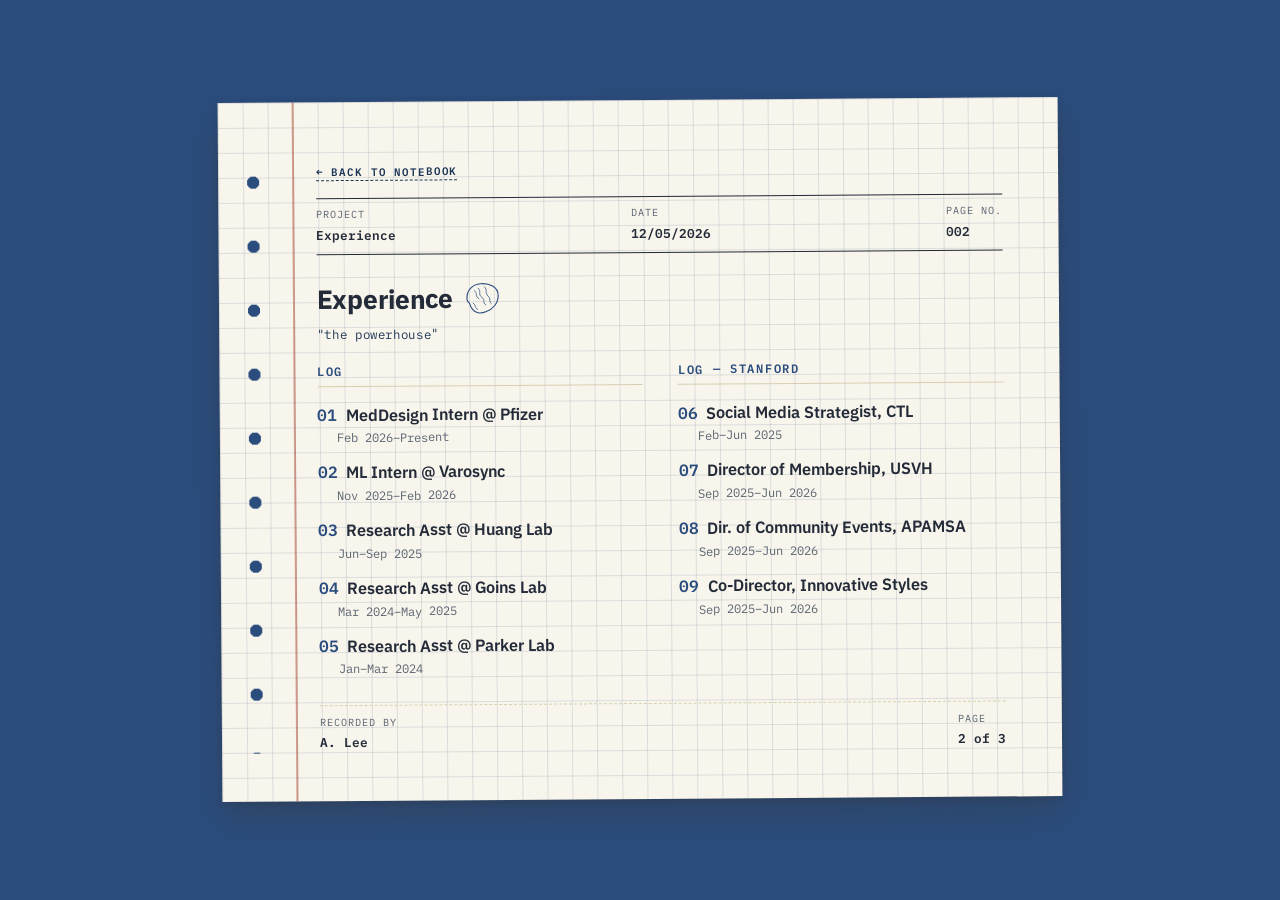
==== commit 14c6232a: "Formatting changes, color palette change, user interaction add-on" ====
--- a/experience.html
+++ b/experience.html
@@ -23,62 +23,68 @@
 
       <div class="notebook-title-row">
         <h1 class="notebook-title notebook-title--sub">Experience</h1>
-        <img class="title-icon" src="images/mitochondria.png?v=2" alt="Mitochondria">
+        <img class="title-icon" src="images/mitochondria-sketch.svg" alt="Mitochondria">
       </div>
       <p class="notebook-tagline">"the powerhouse"</p>
 
-      <p class="section-label">Log</p>
-      <ul class="notebook-list">
-        <li class="list-row">
-          <span class="index-num">01</span>
-          <span class="list-name">MedDesign Intern @ Pfizer</span>
-          <span class="list-detail">Feb 2026&ndash;Present</span>
-        </li>
-        <li class="list-row">
-          <span class="index-num">02</span>
-          <span class="list-name">ML Intern @ Varosync</span>
-          <span class="list-detail">Nov 2025&ndash;Feb 2026</span>
-        </li>
-        <li class="list-row">
-          <span class="index-num">03</span>
-          <span class="list-name">Research Asst @ Huang Lab</span>
-          <span class="list-detail">Jun&ndash;Sep 2025</span>
-        </li>
-        <li class="list-row">
-          <span class="index-num">04</span>
-          <span class="list-name">Research Asst @ Goins Lab</span>
-          <span class="list-detail">Mar 2024&ndash;May 2025</span>
-        </li>
-        <li class="list-row">
-          <span class="index-num">05</span>
-          <span class="list-name">Research Asst @ Parker Lab</span>
-          <span class="list-detail">Jan&ndash;Mar 2024</span>
-        </li>
-      </ul>
+      <div class="log-columns">
+        <div class="log-column">
+          <p class="section-label">Log</p>
+          <ul class="notebook-list">
+            <li class="list-row">
+              <span class="index-num">01</span>
+              <span class="list-name">MedDesign Intern @ Pfizer</span>
+              <span class="list-detail">Feb 2026&ndash;Present</span>
+            </li>
+            <li class="list-row">
+              <span class="index-num">02</span>
+              <span class="list-name">ML Intern @ Varosync</span>
+              <span class="list-detail">Nov 2025&ndash;Feb 2026</span>
+            </li>
+            <li class="list-row">
+              <span class="index-num">03</span>
+              <span class="list-name">Research Asst @ Huang Lab</span>
+              <span class="list-detail">Jun&ndash;Sep 2025</span>
+            </li>
+            <li class="list-row">
+              <span class="index-num">04</span>
+              <span class="list-name">Research Asst @ Goins Lab</span>
+              <span class="list-detail">Mar 2024&ndash;May 2025</span>
+            </li>
+            <li class="list-row">
+              <span class="index-num">05</span>
+              <span class="list-name">Research Asst @ Parker Lab</span>
+              <span class="list-detail">Jan&ndash;Mar 2024</span>
+            </li>
+          </ul>
+        </div>
 
-      <p class="section-label">Log &mdash; Stanford</p>
-      <ul class="notebook-list">
-        <li class="list-row">
-          <span class="index-num">06</span>
-          <span class="list-name">Social Media Strategist, CTL</span>
-          <span class="list-detail">Feb&ndash;Jun 2025</span>
-        </li>
-        <li class="list-row">
-          <span class="index-num">07</span>
-          <span class="list-name">Director of Membership, USVH</span>
-          <span class="list-detail">Sep 2025&ndash;Jun 2026</span>
-        </li>
-        <li class="list-row">
-          <span class="index-num">08</span>
-          <span class="list-name">Dir. of Community Events, APAMSA</span>
-          <span class="list-detail">Sep 2025&ndash;Jun 2026</span>
-        </li>
-        <li class="list-row">
-          <span class="index-num">09</span>
-          <span class="list-name">Co-Director, Innovative Styles</span>
-          <span class="list-detail">Sep 2025&ndash;Jun 2026</span>
-        </li>
-      </ul>
+        <div class="log-column">
+          <p class="section-label">Log &mdash; Stanford</p>
+          <ul class="notebook-list">
+            <li class="list-row">
+              <span class="index-num">06</span>
+              <span class="list-name">Social Media Strategist, CTL</span>
+              <span class="list-detail">Feb&ndash;Jun 2025</span>
+            </li>
+            <li class="list-row">
+              <span class="index-num">07</span>
+              <span class="list-name">Director of Membership, USVH</span>
+              <span class="list-detail">Sep 2025&ndash;Jun 2026</span>
+            </li>
+            <li class="list-row">
+              <span class="index-num">08</span>
+              <span class="list-name">Dir. of Community Events, APAMSA</span>
+              <span class="list-detail">Sep 2025&ndash;Jun 2026</span>
+            </li>
+            <li class="list-row">
+              <span class="index-num">09</span>
+              <span class="list-name">Co-Director, Innovative Styles</span>
+              <span class="list-detail">Sep 2025&ndash;Jun 2026</span>
+            </li>
+          </ul>
+        </div>
+      </div>
 
       <div class="notebook-footer">
         <div><span class="meta-label">Recorded by</span><span class="meta-value">A. Lee</span></div>
@@ -91,5 +97,6 @@
     var now = new Date();
     document.getElementById('lab-date').textContent = now.toLocaleDateString('en-US', { month: '2-digit', day: '2-digit', year: 'numeric' });
   </script>
+  <script src="js/transitions.js"></script>
 </body>
 </html>
--- a/css/main.css
+++ b/css/main.css
@@ -8,17 +8,17 @@
 }
 
 :root {
-  --page-bg: #ddc7a0;
-  --page-bg-2: #cbb081;
-  --paper: #ffffff;
-  --grid-line: rgba(139, 94, 42, 0.12);
+  --page-bg: #2b4d7e;
+  --page-bg-2: #1c3557;
+  --paper: #f8f5ec;
+  --grid-line: rgba(43, 77, 126, 0.14);
   --margin-line: #b5573f;
-  --ink: #2b1d12;
-  --ink-soft: #7a6248;
-  --ink-faint: #c9b592;
-  --rule: #ddceac;
-  --amber: #b8721d;
-  --amber-dark: #8a5615;
+  --ink: #232a38;
+  --ink-soft: #5b6472;
+  --ink-faint: #aab2bf;
+  --rule: #d9cfb0;
+  --amber: #2b4d7e;
+  --amber-dark: #1c3557;
   --shadow: 0 16px 36px rgba(59, 40, 15, 0.22), 0 2px 6px rgba(59, 40, 15, 0.16);
 }
 
@@ -29,28 +29,48 @@
 
 body {
   font-family: "IBM Plex Sans", -apple-system, BlinkMacSystemFont, "Segoe UI", sans-serif;
-  background:
-    radial-gradient(circle at 18% 12%, rgba(255, 255, 255, 0.3) 0%, transparent 45%),
-    radial-gradient(circle at 85% 88%, rgba(59, 40, 15, 0.12) 0%, transparent 50%),
-    linear-gradient(160deg, var(--page-bg) 0%, var(--page-bg-2) 100%);
+  background: var(--page-bg);
   color: var(--ink);
   line-height: 1.55;
   -webkit-font-smoothing: antialiased;
   min-height: 100vh;
-  padding: 3rem 1rem 4rem;
+  padding: 3rem 1rem;
   display: flex;
   justify-content: center;
+  align-items: center;
 }
 
 .mono {
   font-family: "IBM Plex Mono", ui-monospace, SFMono-Regular, monospace;
 }
 
+@media (prefers-reduced-motion: no-preference) {
+  body {
+    animation: page-fade-in 0.35s ease both;
+  }
+
+  body.is-leaving {
+    opacity: 0;
+    transition: opacity 0.22s ease;
+  }
+
+  @keyframes page-fade-in {
+    from {
+      opacity: 0;
+      transform: translateY(6px);
+    }
+    to {
+      opacity: 1;
+      transform: translateY(0);
+    }
+  }
+}
+
 /* ----- notebook shell ----- */
 
 .notebook-wrap {
   width: 100%;
-  max-width: 760px;
+  max-width: 840px;
 }
 
 .notebook {
@@ -59,8 +79,8 @@
   background-image:
     linear-gradient(var(--grid-line) 1px, transparent 1px),
     linear-gradient(90deg, var(--grid-line) 1px, transparent 1px);
-  background-size: 24px 24px;
-  padding: 3.25rem 3.25rem 2.75rem 5.75rem;
+  background-size: 25px 25px;
+  padding: 3.5rem 3.5rem 3rem 6.1rem;
   box-shadow: var(--shadow);
   transform: rotate(-0.4deg);
 }
@@ -148,6 +168,13 @@
 
 /* ----- title ----- */
 
+.belongs-to {
+  font-family: "Caveat", cursive;
+  font-size: 1.2rem;
+  color: var(--ink-soft);
+  margin-bottom: 0.1rem;
+}
+
 .notebook-title-row {
   display: flex;
   align-items: center;
@@ -193,7 +220,6 @@
 .margin-note img {
   width: 100%;
   display: block;
-  filter: sepia(0.25) contrast(1.02);
 }
 
 .margin-note span {
@@ -219,7 +245,85 @@
   width: 34px;
   height: 34px;
   object-fit: contain;
-  filter: sepia(0.25) contrast(1.02);
+}
+
+/* ----- molecule guess (inline) ----- */
+
+.molecule-inline {
+  display: flex;
+  align-items: center;
+  gap: 0.5rem;
+  max-width: 320px;
+  margin-top: 0.6rem;
+}
+
+.molecule-inline__input {
+  flex: 1;
+  min-width: 0;
+  font-family: "IBM Plex Mono", monospace;
+  font-size: 0.82rem;
+  color: var(--ink);
+  background: transparent;
+  border: none;
+  border-bottom: 1.5px dashed var(--ink-faint);
+  padding: 0.35rem 0.1rem;
+}
+
+.molecule-inline__input::placeholder {
+  color: var(--ink-faint);
+}
+
+.molecule-inline__input:focus-visible {
+  outline: none;
+  border-color: var(--amber);
+}
+
+.molecule-inline__submit {
+  font-family: "IBM Plex Mono", monospace;
+  font-size: 0.7rem;
+  font-weight: 600;
+  text-transform: uppercase;
+  letter-spacing: 0.06em;
+  color: var(--amber-dark);
+  background: none;
+  border: none;
+  border-bottom: 1px dashed var(--amber-dark);
+  padding: 0.3rem 0;
+  flex-shrink: 0;
+}
+
+.molecule-inline__submit:hover,
+.molecule-inline__submit:focus-visible {
+  color: var(--ink);
+  border-color: var(--ink);
+}
+
+.molecule-inline__feedback {
+  min-height: 1.2rem;
+  font-family: "Caveat", cursive;
+  font-size: 1.05rem;
+  color: var(--ink-soft);
+  margin-top: 0.35rem;
+}
+
+.molecule-inline__feedback.is-correct {
+  color: var(--amber-dark);
+}
+
+.molecule-inline__feedback.is-wrong {
+  color: var(--margin-line);
+}
+
+.molecule-inline__link {
+  color: var(--amber-dark);
+  text-decoration: none;
+  border-bottom: 1px dashed var(--amber-dark);
+}
+
+.molecule-inline__link:hover,
+.molecule-inline__link:focus-visible {
+  color: var(--ink);
+  border-color: var(--ink);
 }
 
 .stamp-photo {
@@ -258,6 +362,20 @@
   max-width: 62ch;
 }
 
+/* ----- log columns (experience page) ----- */
+
+.log-columns {
+  display: grid;
+  grid-template-columns: 1fr 1fr;
+  column-gap: 2.2rem;
+  align-items: start;
+  margin-top: 1.1rem;
+}
+
+.log-columns .section-label {
+  margin-top: 0;
+}
+
 /* ----- index / item list ----- */
 
 .notebook-index,
@@ -365,6 +483,10 @@
     left: 0.85rem;
   }
 
+  .belongs-to {
+    font-size: 1rem;
+  }
+
   .notebook-title {
     font-size: 1.5rem;
   }
@@ -390,4 +512,14 @@
   .title-icon {
     width: 30px;
   }
-}
+
+  .log-columns {
+    grid-template-columns: 1fr;
+    row-gap: 1.5rem;
+  }
+
+  .log-column + .log-column .section-label {
+    margin-top: 0.5rem;
+  }
+
+}
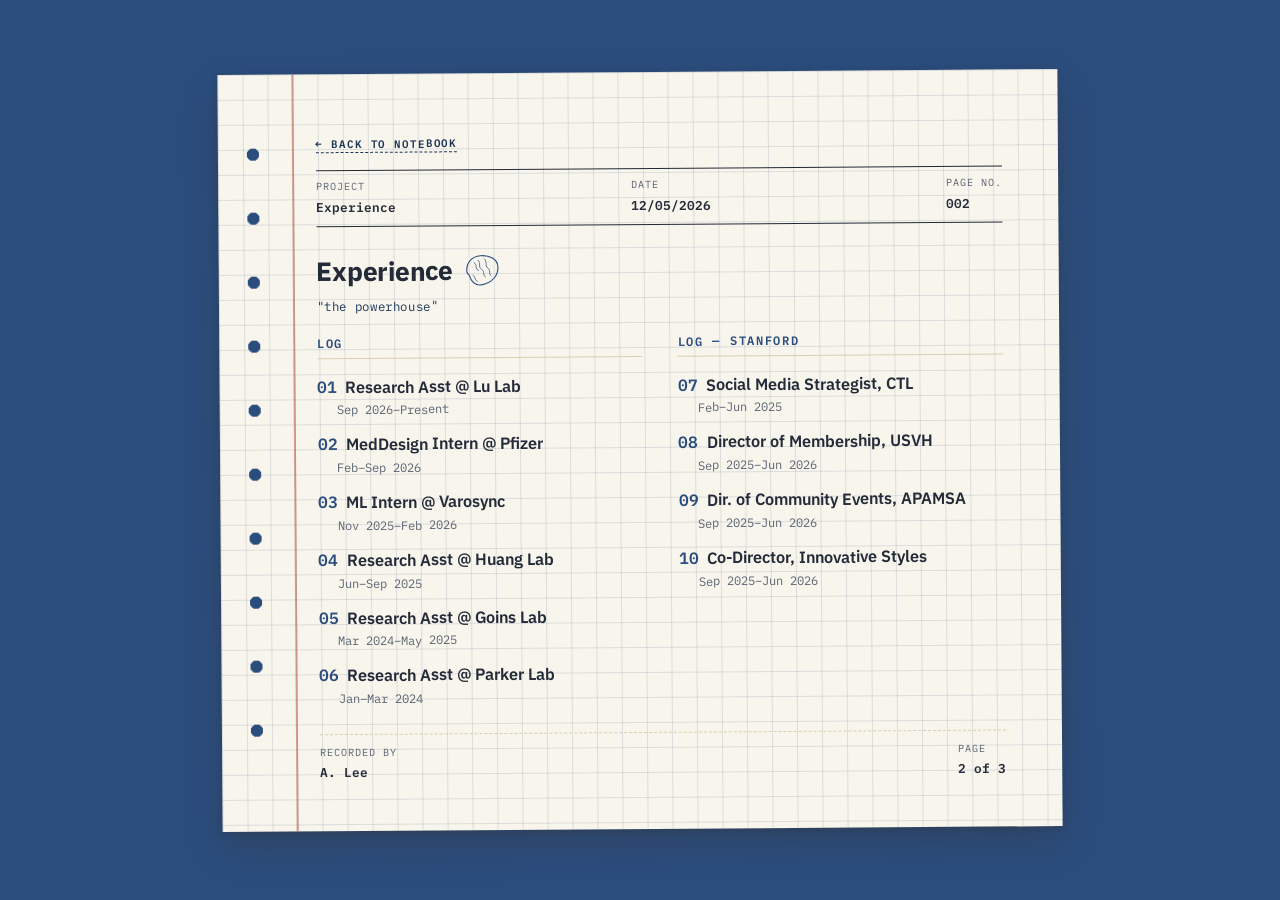
==== commit 47ff1217: "experience update" ====
--- a/experience.html
+++ b/experience.html
@@ -33,26 +33,31 @@
           <ul class="notebook-list">
             <li class="list-row">
               <span class="index-num">01</span>
-              <span class="list-name">MedDesign Intern @ Pfizer</span>
-              <span class="list-detail">Feb 2026&ndash;Present</span>
+              <span class="list-name">Research Asst @ Lu Lab</span>
+              <span class="list-detail">Sep 2026&ndash;Present</span>
             </li>
             <li class="list-row">
               <span class="index-num">02</span>
+              <span class="list-name">MedDesign Intern @ Pfizer</span>
+              <span class="list-detail">Feb&ndash;Sep 2026</span>
+            </li>
+            <li class="list-row">
+              <span class="index-num">03</span>
               <span class="list-name">ML Intern @ Varosync</span>
               <span class="list-detail">Nov 2025&ndash;Feb 2026</span>
             </li>
             <li class="list-row">
-              <span class="index-num">03</span>
+              <span class="index-num">04</span>
               <span class="list-name">Research Asst @ Huang Lab</span>
               <span class="list-detail">Jun&ndash;Sep 2025</span>
             </li>
             <li class="list-row">
-              <span class="index-num">04</span>
+              <span class="index-num">05</span>
               <span class="list-name">Research Asst @ Goins Lab</span>
               <span class="list-detail">Mar 2024&ndash;May 2025</span>
             </li>
             <li class="list-row">
-              <span class="index-num">05</span>
+              <span class="index-num">06</span>
               <span class="list-name">Research Asst @ Parker Lab</span>
               <span class="list-detail">Jan&ndash;Mar 2024</span>
             </li>
@@ -63,22 +68,22 @@
           <p class="section-label">Log &mdash; Stanford</p>
           <ul class="notebook-list">
             <li class="list-row">
-              <span class="index-num">06</span>
+              <span class="index-num">07</span>
               <span class="list-name">Social Media Strategist, CTL</span>
               <span class="list-detail">Feb&ndash;Jun 2025</span>
             </li>
             <li class="list-row">
-              <span class="index-num">07</span>
+              <span class="index-num">08</span>
               <span class="list-name">Director of Membership, USVH</span>
               <span class="list-detail">Sep 2025&ndash;Jun 2026</span>
             </li>
             <li class="list-row">
-              <span class="index-num">08</span>
+              <span class="index-num">09</span>
               <span class="list-name">Dir. of Community Events, APAMSA</span>
               <span class="list-detail">Sep 2025&ndash;Jun 2026</span>
             </li>
             <li class="list-row">
-              <span class="index-num">09</span>
+              <span class="index-num">10</span>
               <span class="list-name">Co-Director, Innovative Styles</span>
               <span class="list-detail">Sep 2025&ndash;Jun 2026</span>
             </li>
--- a/css/main.css
+++ b/css/main.css
@@ -326,14 +326,26 @@
   border-color: var(--ink);
 }
 
+.header-row {
+  display: flex;
+  align-items: center;
+  justify-content: space-between;
+  gap: 1.6rem;
+}
+
+.header-text {
+  order: 0;
+  min-width: 0;
+  flex: 1;
+}
+
 .stamp-photo {
-  float: right;
-  width: 180px;
-  height: 180px;
-  object-fit: cover;
-  object-position: center 22%;
-  margin: 0.1rem 0 0.6rem 1.5rem;
-  box-shadow: 0 6px 16px rgba(0, 0, 0, 0.3);
+  order: 1;
+  flex-shrink: 0;
+  width: 250px;
+  height: 250px;
+  object-fit: contain;
+  object-position: center top;
 }
 
 /* ----- section content ----- */
@@ -504,9 +516,21 @@
     font-size: 0.88rem;
   }
 
+  .header-row {
+    display: block;
+  }
+
+  .header-text {
+    min-width: 0;
+  }
+
   .stamp-photo {
-    width: 68px;
-    height: 68px;
+    float: right;
+    width: 82px;
+    height: 82px;
+    object-fit: contain;
+    object-position: center top;
+    margin: 0.1rem 0 0.6rem 1.5rem;
   }
 
   .title-icon {
